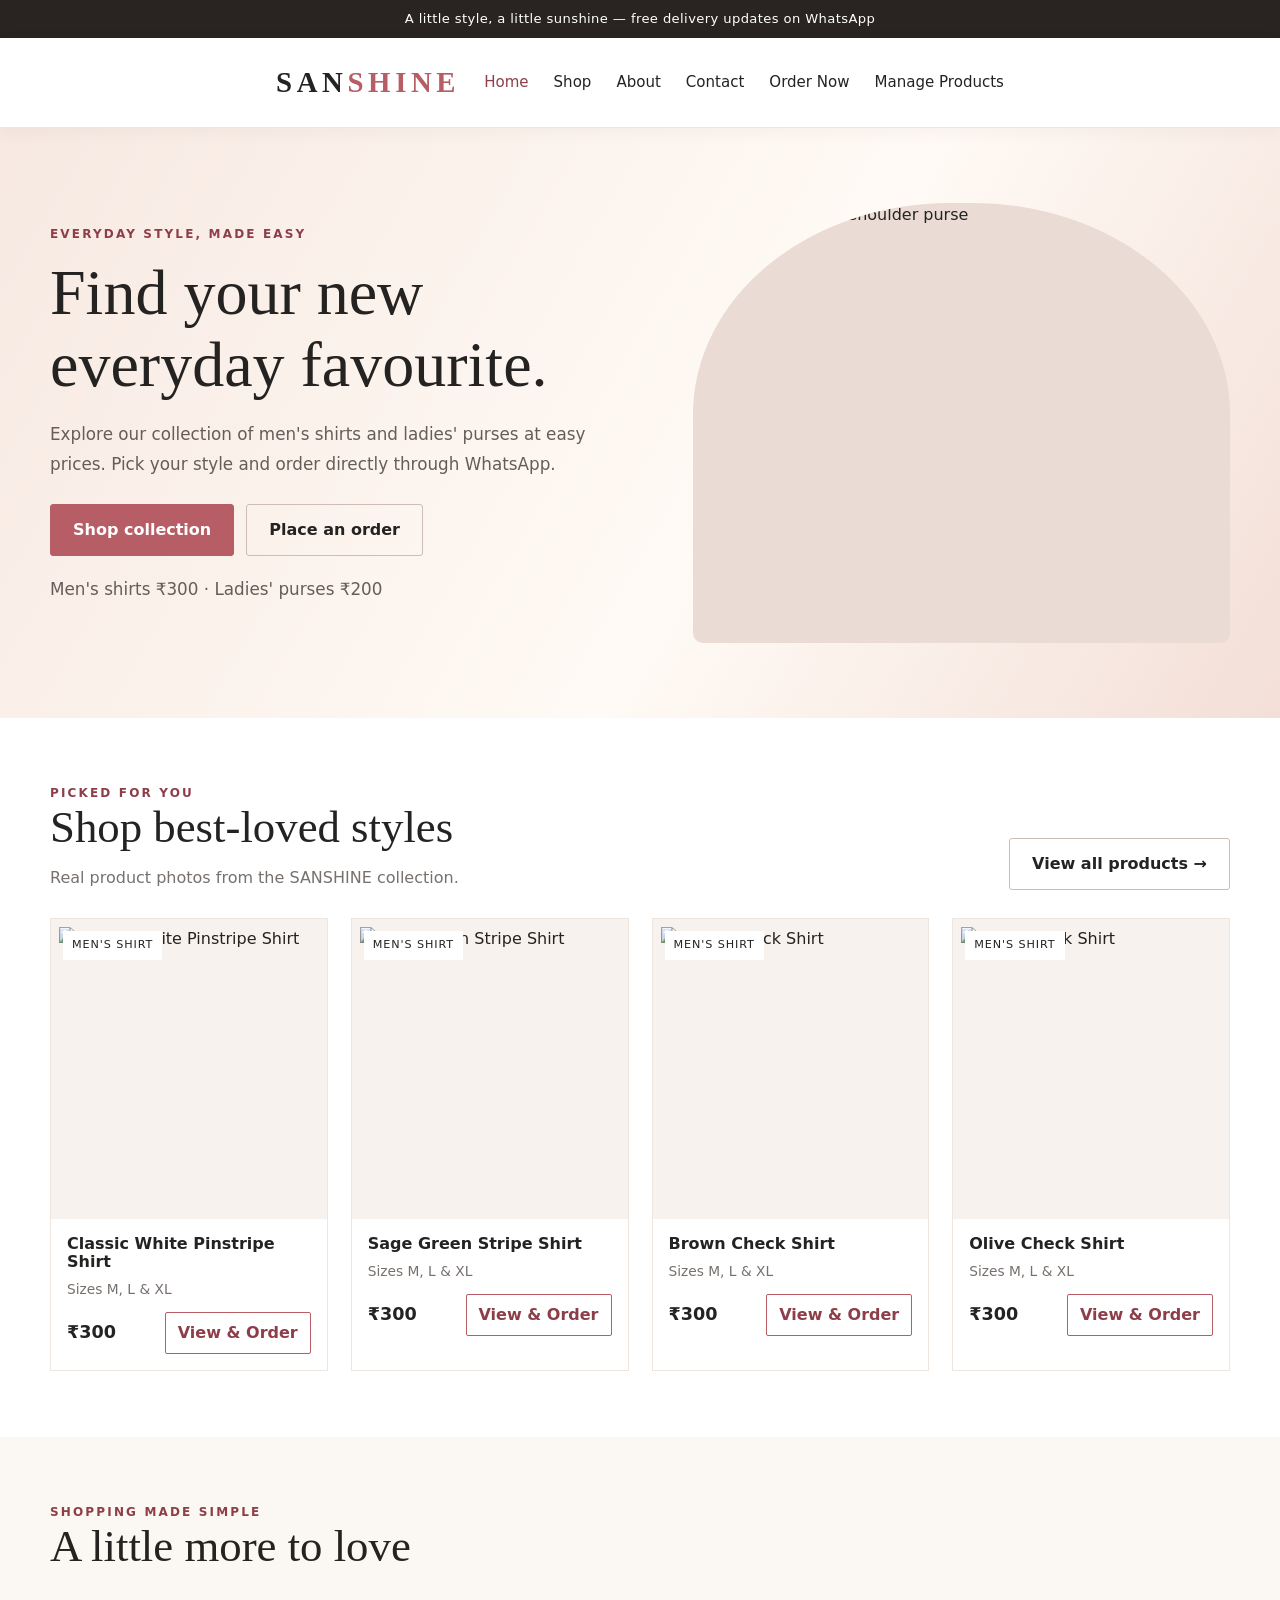
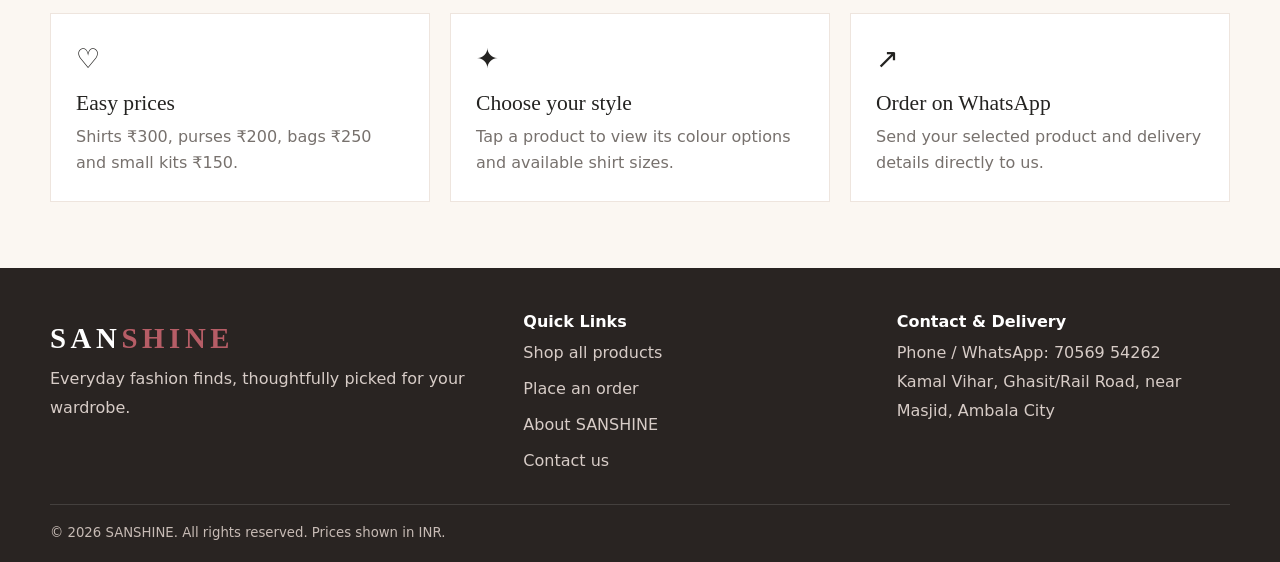
==== index.html @ b514c4c5 "Add files via upload" ====
<!doctype html>
<html lang="en"><head><meta charset="utf-8"><meta name="viewport" content="width=device-width, initial-scale=1"><meta name="theme-color" content="#b65d66"><title>Home | SANSHINE</title><link href="https://cdn.jsdelivr.net/npm/bootstrap@5.3.3/dist/css/bootstrap.min.css" rel="stylesheet"><link rel="stylesheet" href="style.css"></head><body><div class="announcement">A little style, a little sunshine — free delivery updates on WhatsApp</div>
<header class="navbar"><div class="nav-inner"><a class="brand" href="index.html">SAN<span>SHINE</span></a><button class="menu-btn" onclick="toggleMenu()" aria-label="Open menu">☰</button><nav class="nav-links"><a class="active" href="index.html">Home</a><a href="shop.html">Shop</a><a href="about.html">About</a><a href="contact.html">Contact</a><a href="order.html">Order Now</a><a href="admin.html">Manage Products</a></nav></div></header><main><section class="hero"><div class="hero-inner"><div><div class="eyebrow">Everyday style, made easy</div><h1>Find your new<br>everyday favourite.</h1><p>Explore our collection of men's shirts and ladies' purses at easy prices. Pick your style and order directly through WhatsApp.</p><div class="hero-actions"><a class="btn" href="shop.html">Shop collection</a><a class="btn btn-outline" href="order.html">Place an order</a></div><p class="note" style="margin-top:18px">Men's shirts ₹300 · Ladies' purses ₹200</p></div><div class="hero-photo"><img src="assets/images/product-09.jpeg" alt="SANSHINE ladies shoulder purse"></div></div></section>
<section class="section"><div class="section-inner"><div class="section-head"><div><div class="eyebrow">Picked for you</div><h2>Shop best-loved styles</h2><p>Real product photos from the SANSHINE collection.</p></div><a class="btn btn-outline" href="shop.html">View all products →</a></div><div class="product-grid" id="featuredProducts"></div></div></section>
<section class="section soft"><div class="section-inner"><div class="section-head"><div><div class="eyebrow">Shopping made simple</div><h2>A little more to love</h2></div></div><div class="feature-row"><div class="feature"><div class="icon">♡</div><h3>Easy prices</h3><p>Shirts ₹300, purses ₹200, bags ₹250 and small kits ₹150.</p></div><div class="feature"><div class="icon">✦</div><h3>Choose your style</h3><p>Tap a product to view its colour options and available shirt sizes.</p></div><div class="feature"><div class="icon">↗</div><h3>Order on WhatsApp</h3><p>Send your selected product and delivery details directly to us.</p></div></div></div></section></main><footer class="footer"><div class="footer-inner"><div><a class="brand" href="index.html" style="color:#fff">SAN<span>SHINE</span></a><p>Everyday fashion finds, thoughtfully picked for your wardrobe.</p></div><div><h3>Quick Links</h3><div class="footer-links"><a href="shop.html">Shop all products</a><a href="order.html">Place an order</a><a href="about.html">About SANSHINE</a><a href="contact.html">Contact us</a></div></div><div><h3>Contact & Delivery</h3><p>Phone / WhatsApp: <a href="https://wa.me/917056954262">70569 54262</a><br>Kamal Vihar, Ghasit/Rail Road, near Masjid, Ambala City</p></div></div><div class="copyright">© 2026 SANSHINE. All rights reserved. Prices shown in INR.</div></footer>
<div class="modal-backdrop" id="productModal" aria-modal="true" role="dialog" aria-label="Product details"><div class="modal"><button class="modal-close" onclick="closeProduct()" aria-label="Close">×</button><div class="modal-img"><img id="modalImage" src="" alt=""></div><div class="modal-content"><div class="eyebrow">SANSHINE COLLECTION</div><h2 id="modalName" style="font-size:2rem;margin-top:10px"></h2><p id="modalDescription" class="note"></p><div id="modalPrice" class="modal-price"></div><div class="option-label">Choose colour</div><div class="swatches" id="colorOptions"></div><div id="sizeSection"><div class="option-label">Choose shirt size</div><div class="sizes" id="sizeOptions"></div><p class="note">Available sizes: M, L and XL. Size selection is only for shirts.</p></div><div class="order-fields"><label for="quickOrderName">Your name</label><input id="quickOrderName" class="form-control" placeholder="Enter your name" required><label for="quickOrderPhone">Mobile number</label><input id="quickOrderPhone" class="form-control" type="tel" placeholder="Your mobile number" required><label for="quickOrderAddress">Full delivery address</label><textarea id="quickOrderAddress" class="form-control" rows="3" placeholder="House no., street, area, city, PIN code" required></textarea></div><p class="note">WhatsApp will open with your order details and delivery address for confirmation.</p><button class="btn" style="width:100%;margin-top:12px" onclick="orderSelected()">Order on WhatsApp</button></div></div></div><div class="toast" id="toast"></div><script src="script.js"></script></body></html>
---- style.css ----
:root{--ink:#242321;--muted:#77716d;--rose:#b65d66;--rose-dark:#8d3e49;--cream:#fbf7f2;--line:#eee5de;--white:#fff}
*{box-sizing:border-box}html{scroll-behavior:smooth}body{margin:0;color:var(--ink);font-family:Inter,system-ui,-apple-system,"Segoe UI",sans-serif;background:#fff}a{color:inherit;text-decoration:none}img{display:block;max-width:100%}.announcement{background:#292422;color:#fff;text-align:center;padding:9px 12px;font-size:.82rem;letter-spacing:.03em}.navbar{position:sticky;top:0;z-index:50;background:#fff;border-bottom:1px solid var(--line);box-shadow:0 4px 18px #30211b0a}.nav-inner{max-width:1180px;margin:auto;padding:15px 22px;display:flex;align-items:center;gap:24px}.brand{font-family:Georgia,serif;font-size:1.8rem;letter-spacing:.16em;font-weight:700}.brand span{color:var(--rose)}.nav-links{margin-left:auto;display:flex;align-items:center;gap:25px;font-size:.94rem}.nav-links a:hover,.nav-links a.active{color:var(--rose-dark)}.menu-btn{display:none;background:none;border:0;font-size:1.6rem}.hero{background:linear-gradient(120deg,#f7e9e2,#fffaf5 58%,#f3dfd7);padding:75px 22px}.hero-inner{max-width:1180px;margin:auto;display:grid;grid-template-columns:1.05fr .95fr;align-items:center;gap:50px}.eyebrow{text-transform:uppercase;letter-spacing:.18em;font-size:.75rem;font-weight:700;color:var(--rose-dark)}h1,h2,h3{font-family:Georgia,"Times New Roman",serif;font-weight:500;line-height:1.12}h1{font-size:clamp(2.7rem,5vw,4.8rem);margin:14px 0 18px}h2{font-size:clamp(2rem,3.5vw,3rem);margin:0 0 14px}h3{font-size:1.35rem}.hero p,.intro{font-size:1.05rem;color:#665d58;line-height:1.8;max-width:550px}.hero-photo{height:440px;border-radius:48% 48% 10px 10px;overflow:hidden;background:#eadbd4}.hero-photo img{width:100%;height:100%;object-fit:cover}.btn{display:inline-flex;justify-content:center;align-items:center;gap:8px;background:var(--rose);color:#fff;border:1px solid var(--rose);padding:13px 22px;border-radius:3px;font-weight:650;cursor:pointer;transition:.2s}.btn:hover{background:var(--rose-dark);border-color:var(--rose-dark);color:white}.btn-outline{background:transparent;color:var(--ink);border-color:#cdbdb4}.btn-outline:hover{color:white}.hero-actions{display:flex;gap:12px;flex-wrap:wrap;margin-top:25px}.section{padding:66px 22px}.section.soft{background:var(--cream)}.section-inner{max-width:1180px;margin:auto}.section-head{display:flex;align-items:end;justify-content:space-between;gap:18px;margin-bottom:28px}.section-head p{color:var(--muted);margin:0}.product-grid{display:grid;grid-template-columns:repeat(4,minmax(0,1fr));gap:23px}.product-card{border:1px solid var(--line);background:#fff;overflow:hidden;transition:transform .2s,box-shadow .2s}.product-card:hover{transform:translateY(-4px);box-shadow:0 12px 28px #30211b10}.product-image{height:300px;position:relative;background:#f5efeb;cursor:pointer;overflow:hidden}.product-image img{width:100%;height:100%;object-fit:cover;transition:transform .35s}.product-card:hover .product-image img{transform:scale(1.035)}.product-tag{position:absolute;top:12px;left:12px;background:#fff;padding:6px 9px;font-size:.7rem;letter-spacing:.08em;text-transform:uppercase}.product-info{padding:16px}.product-info h3{font-family:inherit;font-size:1rem;font-weight:650;margin:0 0 8px}.product-meta{color:var(--muted);font-size:.86rem;margin-bottom:12px}.price{font-weight:750;font-size:1.1rem}.product-bottom{display:flex;align-items:center;justify-content:space-between;gap:8px}.small-btn{border:1px solid var(--rose);color:var(--rose-dark);background:#fff;padding:8px 12px;cursor:pointer;font-weight:650;border-radius:2px}.small-btn:hover{background:var(--rose);color:white}.feature-row{display:grid;grid-template-columns:repeat(3,1fr);gap:20px}.feature{padding:25px;background:#fff;border:1px solid var(--line)}.feature .icon{font-size:1.7rem;margin-bottom:12px}.feature h3{margin:0 0 8px}.feature p{margin:0;color:var(--muted);line-height:1.65}.page-banner{background:var(--cream);padding:50px 22px;text-align:center}.page-banner p{color:var(--muted);margin:10px auto 0;max-width:620px;line-height:1.7}.filter-row{display:flex;gap:10px;flex-wrap:wrap;margin-bottom:25px}.filter-btn{background:white;border:1px solid var(--line);padding:9px 15px;cursor:pointer}.filter-btn.active,.filter-btn:hover{background:var(--ink);color:white;border-color:var(--ink)}.footer{background:#292422;color:#fff;padding:45px 22px 20px}.footer-inner{max-width:1180px;margin:auto;display:grid;grid-template-columns:1.3fr 1fr 1fr;gap:40px}.footer p,.footer a{color:#d7ccc7;line-height:1.8}.footer h3{font-family:inherit;font-size:1rem;font-weight:700}.footer-links{display:grid;gap:7px}.copyright{max-width:1180px;margin:28px auto 0;border-top:1px solid #ffffff20;padding-top:18px;color:#c7bbb5;font-size:.83rem}.contact-grid,.about-grid{display:grid;grid-template-columns:1fr 1fr;gap:40px;align-items:start}.contact-card{border:1px solid var(--line);padding:26px;background:#fff}.contact-card p{line-height:1.7;color:var(--muted)}.field{display:grid;gap:7px;margin-bottom:15px}.field label{font-weight:650;font-size:.9rem}.field input,.field textarea,.field select{width:100%;padding:12px;border:1px solid #ddd0c8;font:inherit;border-radius:2px;background:white}.field textarea{min-height:120px;resize:vertical}.modal-backdrop{position:fixed;inset:0;z-index:100;background:#1d1715b8;display:none;align-items:center;justify-content:center;padding:18px}.modal-backdrop.open{display:flex}.modal{width:min(850px,100%);max-height:92vh;overflow:auto;background:white;display:grid;grid-template-columns:1fr 1fr;position:relative}.modal-img{background:#f6efea;min-height:420px}.modal-img img{width:100%;height:100%;object-fit:cover}.modal-content{padding:32px}.modal-close{position:absolute;right:12px;top:10px;border:0;background:white;font-size:1.8rem;cursor:pointer;z-index:2}.option-label{font-size:.85rem;font-weight:700;margin:19px 0 9px}.swatches,.sizes{display:flex;gap:9px;flex-wrap:wrap}.swatch{width:29px;height:29px;border:2px solid white;outline:1px solid #ccc;border-radius:50%;cursor:pointer}.swatch.selected{outline:2px solid var(--rose-dark)}.size-btn{border:1px solid #ddd0c8;background:white;padding:9px 13px;cursor:pointer}.size-btn.selected{background:var(--ink);color:white;border-color:var(--ink)}.modal-price{font-size:1.45rem;font-weight:800;margin:15px 0}.note{font-size:.85rem;color:var(--muted);line-height:1.6}.toast{position:fixed;bottom:20px;left:50%;transform:translateX(-50%);background:#292422;color:white;padding:12px 18px;z-index:200;display:none}.empty{padding:35px;text-align:center;color:var(--muted)}@media(max-width:900px){.product-grid{grid-template-columns:repeat(2,minmax(0,1fr))}.product-image{height:330px}.hero-inner{gap:25px}.hero-photo{height:370px}}@media(max-width:650px){.nav-inner{padding:12px 16px;flex-wrap:wrap}.menu-btn{display:block;margin-left:auto}.nav-links{display:none;width:100%;margin:0;flex-direction:column;align-items:flex-start;gap:0;padding:8px 0}.nav-links.show{display:flex}.nav-links a{padding:10px 0;width:100%}.hero{padding:42px 18px}.hero-inner,.contact-grid,.about-grid{grid-template-columns:1fr}.hero-photo{height:310px;order:-1}.section{padding:45px 16px}.section-head{align-items:flex-start;flex-direction:column}.product-grid{gap:12px}.product-image{height:230px}.product-info{padding:12px}.product-bottom{align-items:flex-start;flex-direction:column}.feature-row{grid-template-columns:1fr}.footer-inner{grid-template-columns:1fr;gap:22px}.modal{grid-template-columns:1fr}.modal-img{min-height:260px;height:300px}.modal-content{padding:22px}.page-banner{padding:38px 16px}}@media(max-width:390px){.product-grid{grid-template-columns:1fr}.product-image{height:330px}}

/* Product photo polish and delivery/admin forms */
.product-image { background:#f7f2ee; overflow:hidden; }
.product-image img { width:100%; height:100%; object-fit:contain; object-position:center; padding:8px; transition:transform .35s ease; }
.product-card:hover .product-image img { transform:scale(1.035); }
.order-fields { display:grid; gap:8px; margin:16px 0 8px; }
.order-fields label { font-size:.86rem; font-weight:600; color:#554345; margin-top:3px; }
.order-fields .form-control { border:1px solid #e4d4d2; border-radius:10px; padding:10px 12px; }
.admin-wrap { max-width:1100px; margin:0 auto; padding:32px 18px 60px; }
.admin-panel { background:#fff; border:1px solid #eee0df; border-radius:18px; padding:22px; margin-bottom:22px; box-shadow:0 8px 25px #5b30300b; }
.admin-form { display:grid; grid-template-columns:repeat(2,minmax(0,1fr)); gap:14px; }
.admin-form label { display:block; font-size:.88rem; font-weight:650; margin-bottom:5px; }
.admin-form input,.admin-form select,.admin-form textarea { width:100%; border:1px solid #e5d7d5; border-radius:9px; padding:10px; background:#fff; }
.admin-actions { display:flex; flex-wrap:wrap; gap:8px; margin-top:16px; }
.admin-product-row { display:grid; grid-template-columns:70px 1fr auto; gap:14px; align-items:center; border-bottom:1px solid #f0e7e5; padding:12px 0; }
.admin-product-row img { width:70px; height:75px; object-fit:contain; background:#faf5f3; border-radius:9px; }
.admin-product-row h3 { font-size:1rem; margin:0 0 4px; }
.admin-product-row p { font-size:.85rem; margin:0; color:#7d6c6c; }
.admin-product-row button { border:1px solid #e3cecd; background:#fff; border-radius:8px; padding:7px 10px; margin:2px; }
.admin-product-row .delete-product { color:#a62836; }
@media(max-width:650px){.admin-form{grid-template-columns:1fr}.admin-product-row{grid-template-columns:56px 1fr}.admin-product-row img{width:56px;height:64px}.admin-product-row>div:last-child{grid-column:2}}
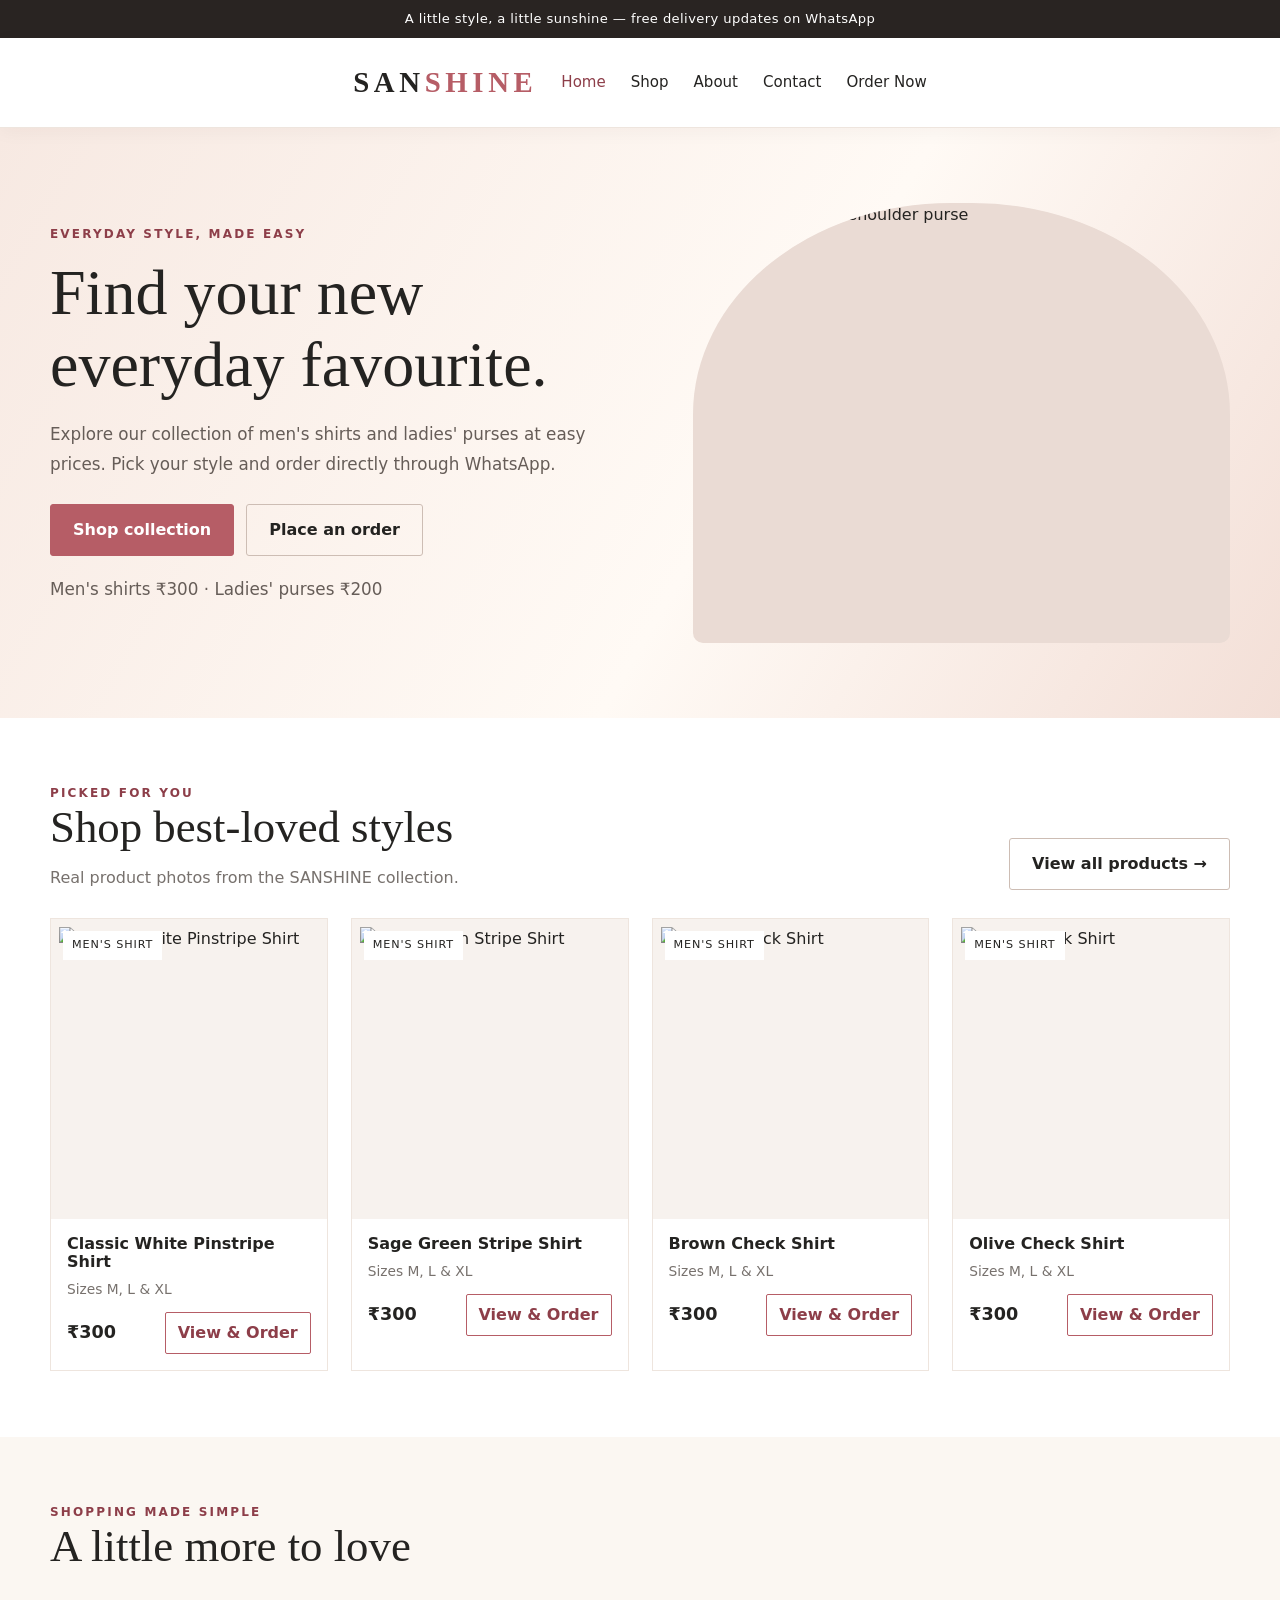
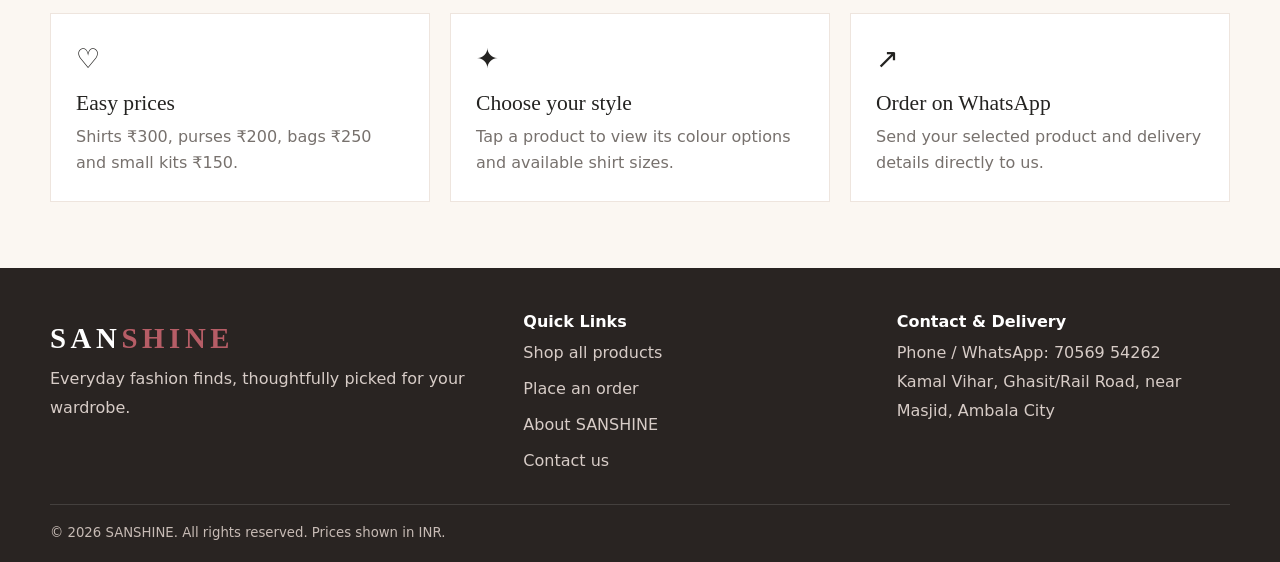
==== commit fc7a61ea: "Refactor index.html structure and content" ====
--- a/index.html
+++ b/index.html
@@ -1,6 +1,6 @@
 <!doctype html>
 <html lang="en"><head><meta charset="utf-8"><meta name="viewport" content="width=device-width, initial-scale=1"><meta name="theme-color" content="#b65d66"><title>Home | SANSHINE</title><link href="https://cdn.jsdelivr.net/npm/bootstrap@5.3.3/dist/css/bootstrap.min.css" rel="stylesheet"><link rel="stylesheet" href="style.css"></head><body><div class="announcement">A little style, a little sunshine — free delivery updates on WhatsApp</div>
-<header class="navbar"><div class="nav-inner"><a class="brand" href="index.html">SAN<span>SHINE</span></a><button class="menu-btn" onclick="toggleMenu()" aria-label="Open menu">☰</button><nav class="nav-links"><a class="active" href="index.html">Home</a><a href="shop.html">Shop</a><a href="about.html">About</a><a href="contact.html">Contact</a><a href="order.html">Order Now</a><a href="admin.html">Manage Products</a></nav></div></header><main><section class="hero"><div class="hero-inner"><div><div class="eyebrow">Everyday style, made easy</div><h1>Find your new<br>everyday favourite.</h1><p>Explore our collection of men's shirts and ladies' purses at easy prices. Pick your style and order directly through WhatsApp.</p><div class="hero-actions"><a class="btn" href="shop.html">Shop collection</a><a class="btn btn-outline" href="order.html">Place an order</a></div><p class="note" style="margin-top:18px">Men's shirts ₹300 · Ladies' purses ₹200</p></div><div class="hero-photo"><img src="assets/images/product-09.jpeg" alt="SANSHINE ladies shoulder purse"></div></div></section>
+<header class="navbar"><div class="nav-inner"><a class="brand" href="index.html">SAN<span>SHINE</span></a><button class="menu-btn" onclick="toggleMenu()" aria-label="Open menu">☰</button><nav class="nav-links"><a class="active" href="index.html">Home</a><a href="shop.html">Shop</a><a href="about.html">About</a><a href="contact.html">Contact</a><a href="order.html">Order Now</a></nav></div></header><main><section class="hero"><div class="hero-inner"><div><div class="eyebrow">Everyday style, made easy</div><h1>Find your new<br>everyday favourite.</h1><p>Explore our collection of men's shirts and ladies' purses at easy prices. Pick your style and order directly through WhatsApp.</p><div class="hero-actions"><a class="btn" href="shop.html">Shop collection</a><a class="btn btn-outline" href="order.html">Place an order</a></div><p class="note" style="margin-top:18px">Men's shirts ₹300 · Ladies' purses ₹200</p></div><div class="hero-photo"><img src="assets/images/product-09.jpeg" alt="SANSHINE ladies shoulder purse"></div></div></section>
 <section class="section"><div class="section-inner"><div class="section-head"><div><div class="eyebrow">Picked for you</div><h2>Shop best-loved styles</h2><p>Real product photos from the SANSHINE collection.</p></div><a class="btn btn-outline" href="shop.html">View all products →</a></div><div class="product-grid" id="featuredProducts"></div></div></section>
 <section class="section soft"><div class="section-inner"><div class="section-head"><div><div class="eyebrow">Shopping made simple</div><h2>A little more to love</h2></div></div><div class="feature-row"><div class="feature"><div class="icon">♡</div><h3>Easy prices</h3><p>Shirts ₹300, purses ₹200, bags ₹250 and small kits ₹150.</p></div><div class="feature"><div class="icon">✦</div><h3>Choose your style</h3><p>Tap a product to view its colour options and available shirt sizes.</p></div><div class="feature"><div class="icon">↗</div><h3>Order on WhatsApp</h3><p>Send your selected product and delivery details directly to us.</p></div></div></div></section></main><footer class="footer"><div class="footer-inner"><div><a class="brand" href="index.html" style="color:#fff">SAN<span>SHINE</span></a><p>Everyday fashion finds, thoughtfully picked for your wardrobe.</p></div><div><h3>Quick Links</h3><div class="footer-links"><a href="shop.html">Shop all products</a><a href="order.html">Place an order</a><a href="about.html">About SANSHINE</a><a href="contact.html">Contact us</a></div></div><div><h3>Contact & Delivery</h3><p>Phone / WhatsApp: <a href="https://wa.me/917056954262">70569 54262</a><br>Kamal Vihar, Ghasit/Rail Road, near Masjid, Ambala City</p></div></div><div class="copyright">© 2026 SANSHINE. All rights reserved. Prices shown in INR.</div></footer>
-<div class="modal-backdrop" id="productModal" aria-modal="true" role="dialog" aria-label="Product details"><div class="modal"><button class="modal-close" onclick="closeProduct()" aria-label="Close">×</button><div class="modal-img"><img id="modalImage" src="" alt=""></div><div class="modal-content"><div class="eyebrow">SANSHINE COLLECTION</div><h2 id="modalName" style="font-size:2rem;margin-top:10px"></h2><p id="modalDescription" class="note"></p><div id="modalPrice" class="modal-price"></div><div class="option-label">Choose colour</div><div class="swatches" id="colorOptions"></div><div id="sizeSection"><div class="option-label">Choose shirt size</div><div class="sizes" id="sizeOptions"></div><p class="note">Available sizes: M, L and XL. Size selection is only for shirts.</p></div><div class="order-fields"><label for="quickOrderName">Your name</label><input id="quickOrderName" class="form-control" placeholder="Enter your name" required><label for="quickOrderPhone">Mobile number</label><input id="quickOrderPhone" class="form-control" type="tel" placeholder="Your mobile number" required><label for="quickOrderAddress">Full delivery address</label><textarea id="quickOrderAddress" class="form-control" rows="3" placeholder="House no., street, area, city, PIN code" required></textarea></div><p class="note">WhatsApp will open with your order details and delivery address for confirmation.</p><button class="btn" style="width:100%;margin-top:12px" onclick="orderSelected()">Order on WhatsApp</button></div></div></div><div class="toast" id="toast"></div><script src="script.js"></script></body></html>+<div class="modal-backdrop" id="productModal" aria-modal="true" role="dialog" aria-label="Product details"><div class="modal"><button class="modal-close" onclick="closeProduct()" aria-label="Close">×</button><div class="modal-img"><img id="modalImage" src="" alt=""></div><div class="modal-content"><div class="eyebrow">SANSHINE COLLECTION</div><h2 id="modalName" style="font-size:2rem;margin-top:10px"></h2><p id="modalDescription" class="note"></p><div id="modalPrice" class="modal-price"></div><div class="option-label">Choose colour</div><div class="swatches" id="colorOptions"></div><div id="sizeSection"><div class="option-label">Choose shirt size</div><div class="sizes" id="sizeOptions"></div><p class="note">Available sizes: M, L and XL. Size selection is only for shirts.</p></div><div class="order-fields"><label for="quickOrderName">Your name</label><input id="quickOrderName" class="form-control" placeholder="Enter your name" required><label for="quickOrderPhone">Mobile number</label><input id="quickOrderPhone" class="form-control" type="tel" placeholder="Your mobile number" required><label for="quickOrderAddress">Full delivery address</label><textarea id="quickOrderAddress" class="form-control" rows="3" placeholder="House no., street, area, city, PIN code" required></textarea></div><p class="note">WhatsApp will open with your order details and delivery address for confirmation.</p><button class="btn" style="width:100%;margin-top:12px" onclick="orderSelected()">Order on WhatsApp</button></div></div></div><div class="toast" id="toast"></div><script src="script.js"></script></body></html>
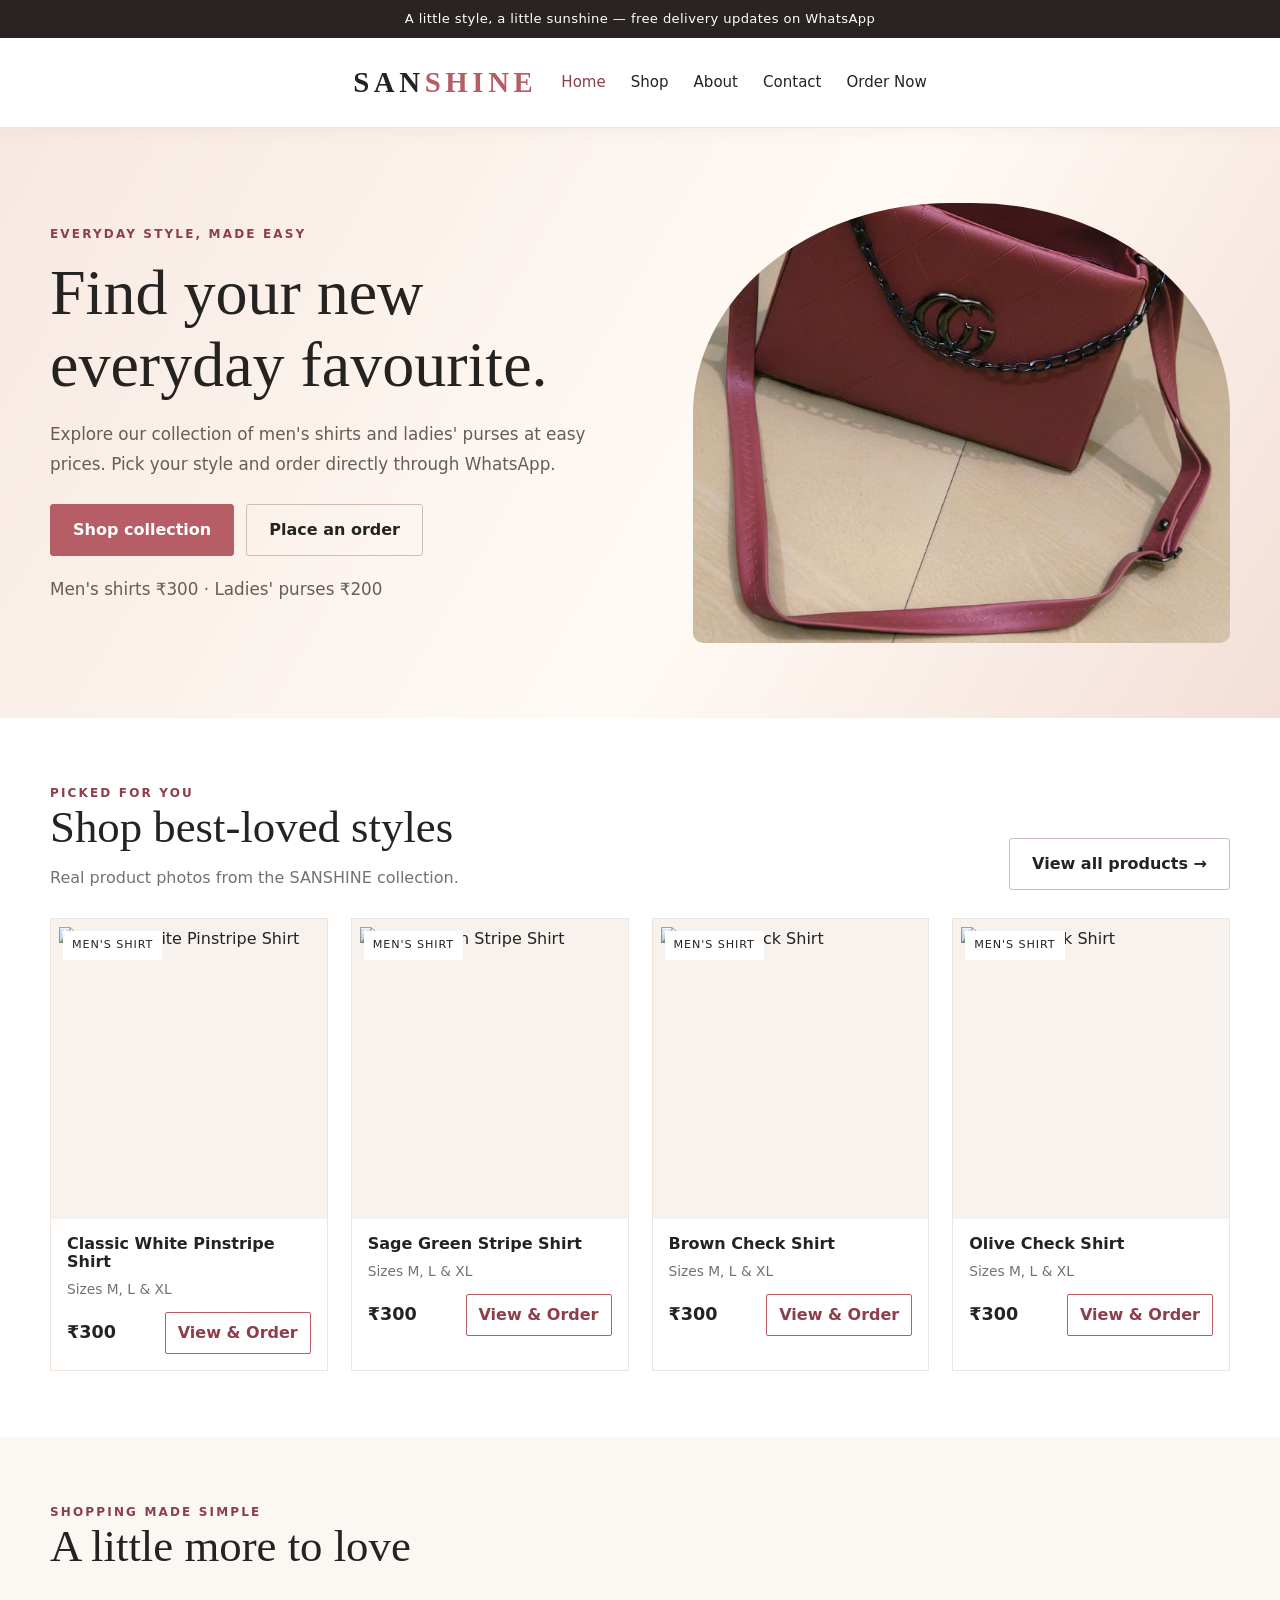
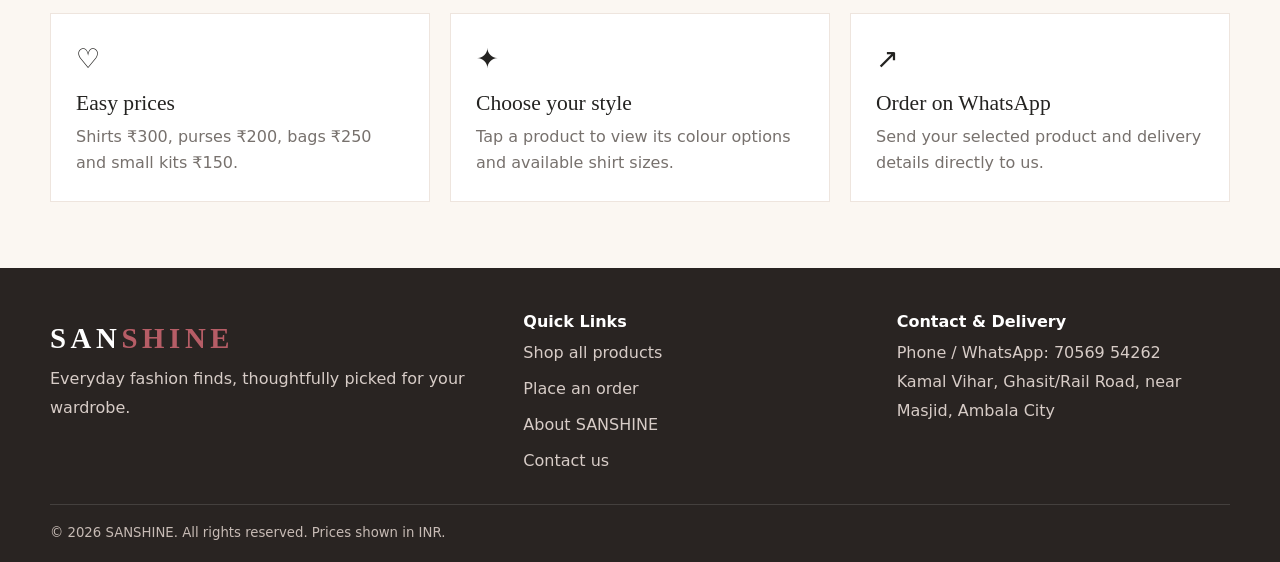
==== commit a197bc57: "Update index.html" ====
--- a/index.html
+++ b/index.html
@@ -1,6 +1,6 @@
 <!doctype html>
 <html lang="en"><head><meta charset="utf-8"><meta name="viewport" content="width=device-width, initial-scale=1"><meta name="theme-color" content="#b65d66"><title>Home | SANSHINE</title><link href="https://cdn.jsdelivr.net/npm/bootstrap@5.3.3/dist/css/bootstrap.min.css" rel="stylesheet"><link rel="stylesheet" href="style.css"></head><body><div class="announcement">A little style, a little sunshine — free delivery updates on WhatsApp</div>
-<header class="navbar"><div class="nav-inner"><a class="brand" href="index.html">SAN<span>SHINE</span></a><button class="menu-btn" onclick="toggleMenu()" aria-label="Open menu">☰</button><nav class="nav-links"><a class="active" href="index.html">Home</a><a href="shop.html">Shop</a><a href="about.html">About</a><a href="contact.html">Contact</a><a href="order.html">Order Now</a></nav></div></header><main><section class="hero"><div class="hero-inner"><div><div class="eyebrow">Everyday style, made easy</div><h1>Find your new<br>everyday favourite.</h1><p>Explore our collection of men's shirts and ladies' purses at easy prices. Pick your style and order directly through WhatsApp.</p><div class="hero-actions"><a class="btn" href="shop.html">Shop collection</a><a class="btn btn-outline" href="order.html">Place an order</a></div><p class="note" style="margin-top:18px">Men's shirts ₹300 · Ladies' purses ₹200</p></div><div class="hero-photo"><img src="assets/images/product-09.jpeg" alt="SANSHINE ladies shoulder purse"></div></div></section>
+<header class="navbar"><div class="nav-inner"><a class="brand" href="index.html">SAN<span>SHINE</span></a><button class="menu-btn" onclick="toggleMenu()" aria-label="Open menu">☰</button><nav class="nav-links"><a class="active" href="index.html">Home</a><a href="shop.html">Shop</a><a href="about.html">About</a><a href="contact.html">Contact</a><a href="order.html">Order Now</a></nav></div></header><main><section class="hero"><div class="hero-inner"><div><div class="eyebrow">Everyday style, made easy</div><h1>Find your new<br>everyday favourite.</h1><p>Explore our collection of men's shirts and ladies' purses at easy prices. Pick your style and order directly through WhatsApp.</p><div class="hero-actions"><a class="btn" href="shop.html">Shop collection</a><a class="btn btn-outline" href="order.html">Place an order</a></div><p class="note" style="margin-top:18px">Men's shirts ₹300 · Ladies' purses ₹200</p></div><div class="hero-photo"><img src="product-09.jpeg" alt="SANSHINE ladies shoulder purse"></div></div></section>
 <section class="section"><div class="section-inner"><div class="section-head"><div><div class="eyebrow">Picked for you</div><h2>Shop best-loved styles</h2><p>Real product photos from the SANSHINE collection.</p></div><a class="btn btn-outline" href="shop.html">View all products →</a></div><div class="product-grid" id="featuredProducts"></div></div></section>
 <section class="section soft"><div class="section-inner"><div class="section-head"><div><div class="eyebrow">Shopping made simple</div><h2>A little more to love</h2></div></div><div class="feature-row"><div class="feature"><div class="icon">♡</div><h3>Easy prices</h3><p>Shirts ₹300, purses ₹200, bags ₹250 and small kits ₹150.</p></div><div class="feature"><div class="icon">✦</div><h3>Choose your style</h3><p>Tap a product to view its colour options and available shirt sizes.</p></div><div class="feature"><div class="icon">↗</div><h3>Order on WhatsApp</h3><p>Send your selected product and delivery details directly to us.</p></div></div></div></section></main><footer class="footer"><div class="footer-inner"><div><a class="brand" href="index.html" style="color:#fff">SAN<span>SHINE</span></a><p>Everyday fashion finds, thoughtfully picked for your wardrobe.</p></div><div><h3>Quick Links</h3><div class="footer-links"><a href="shop.html">Shop all products</a><a href="order.html">Place an order</a><a href="about.html">About SANSHINE</a><a href="contact.html">Contact us</a></div></div><div><h3>Contact & Delivery</h3><p>Phone / WhatsApp: <a href="https://wa.me/917056954262">70569 54262</a><br>Kamal Vihar, Ghasit/Rail Road, near Masjid, Ambala City</p></div></div><div class="copyright">© 2026 SANSHINE. All rights reserved. Prices shown in INR.</div></footer>
 <div class="modal-backdrop" id="productModal" aria-modal="true" role="dialog" aria-label="Product details"><div class="modal"><button class="modal-close" onclick="closeProduct()" aria-label="Close">×</button><div class="modal-img"><img id="modalImage" src="" alt=""></div><div class="modal-content"><div class="eyebrow">SANSHINE COLLECTION</div><h2 id="modalName" style="font-size:2rem;margin-top:10px"></h2><p id="modalDescription" class="note"></p><div id="modalPrice" class="modal-price"></div><div class="option-label">Choose colour</div><div class="swatches" id="colorOptions"></div><div id="sizeSection"><div class="option-label">Choose shirt size</div><div class="sizes" id="sizeOptions"></div><p class="note">Available sizes: M, L and XL. Size selection is only for shirts.</p></div><div class="order-fields"><label for="quickOrderName">Your name</label><input id="quickOrderName" class="form-control" placeholder="Enter your name" required><label for="quickOrderPhone">Mobile number</label><input id="quickOrderPhone" class="form-control" type="tel" placeholder="Your mobile number" required><label for="quickOrderAddress">Full delivery address</label><textarea id="quickOrderAddress" class="form-control" rows="3" placeholder="House no., street, area, city, PIN code" required></textarea></div><p class="note">WhatsApp will open with your order details and delivery address for confirmation.</p><button class="btn" style="width:100%;margin-top:12px" onclick="orderSelected()">Order on WhatsApp</button></div></div></div><div class="toast" id="toast"></div><script src="script.js"></script></body></html>
